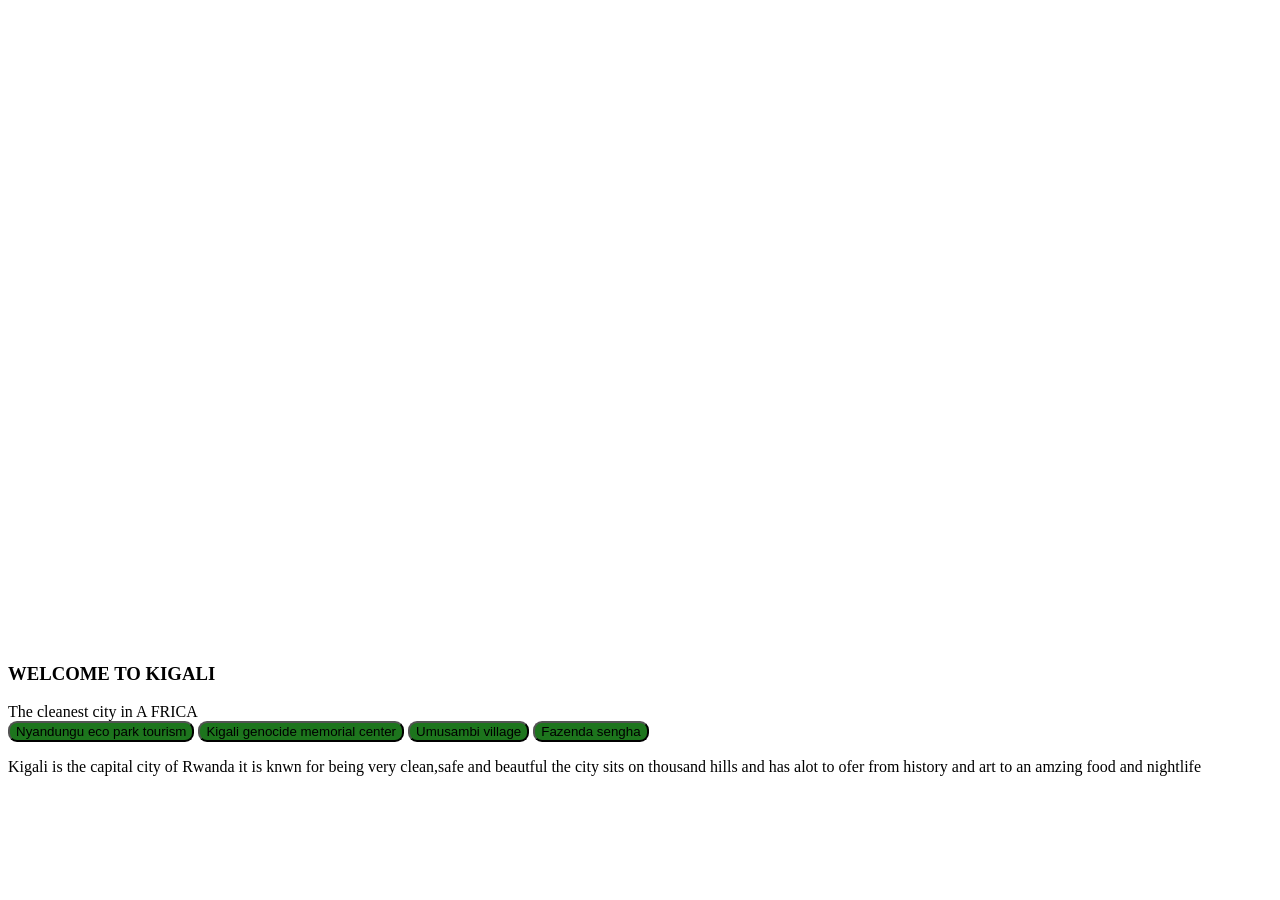
==== index.html @ 255d964a "add finished web pages and README" ====
<!DOCTYPE html>
<html lang="en">
<head>
    <meta charset="UTF-8">
    <meta name="viewport" content="width=device-width, initial-scale=1.0">
    <title>Visit kigali</title>
    <link rel="stylesheet" href="index.css">
</head>
<body>
    <div class="video-container">
        <video autoplay muted loop playsinline>
            <source src=" video/kg.mp4"type="video/mp4"></video>
<h3>WELCOME TO KIGALI</h3>
The cleanest city in A FRICA
    <nav class="nav">
       <button> <a href="nyandungu.html">Nyandungu eco park tourism</a></button>
        <button><a href="kigali memorial">Kigali genocide memorial center</a> </button>
        <button> <a href="umusambi.html">Umusambi village</a></button>
          <button><a href="fazenda.html">Fazenda sengha</a></button>
    </nav>
    <div class="paragrapg">
        <p>Kigali is the capital city of Rwanda  it is knwn for being  very clean,safe and beautful the city sits on thousand hills and has alot 
            to ofer from history and art to an amzing food and nightlife
        </p>
        </div>
        <div class="list">

        </div>
    </center>
</body>
</html>
---- index.css ----
a{
    text-decoration: none;
    -webkit-text-fill-color: black;
}
button{
    background-color: rgb(29, 117, 29);
    border-radius: 9px;
}
.box { position: relative; height: 100vh; }

video {
  width: 100%;
  height: 100%;
  object-fit: cover;
  object-fit: cover;
  z-index:  -1;
}
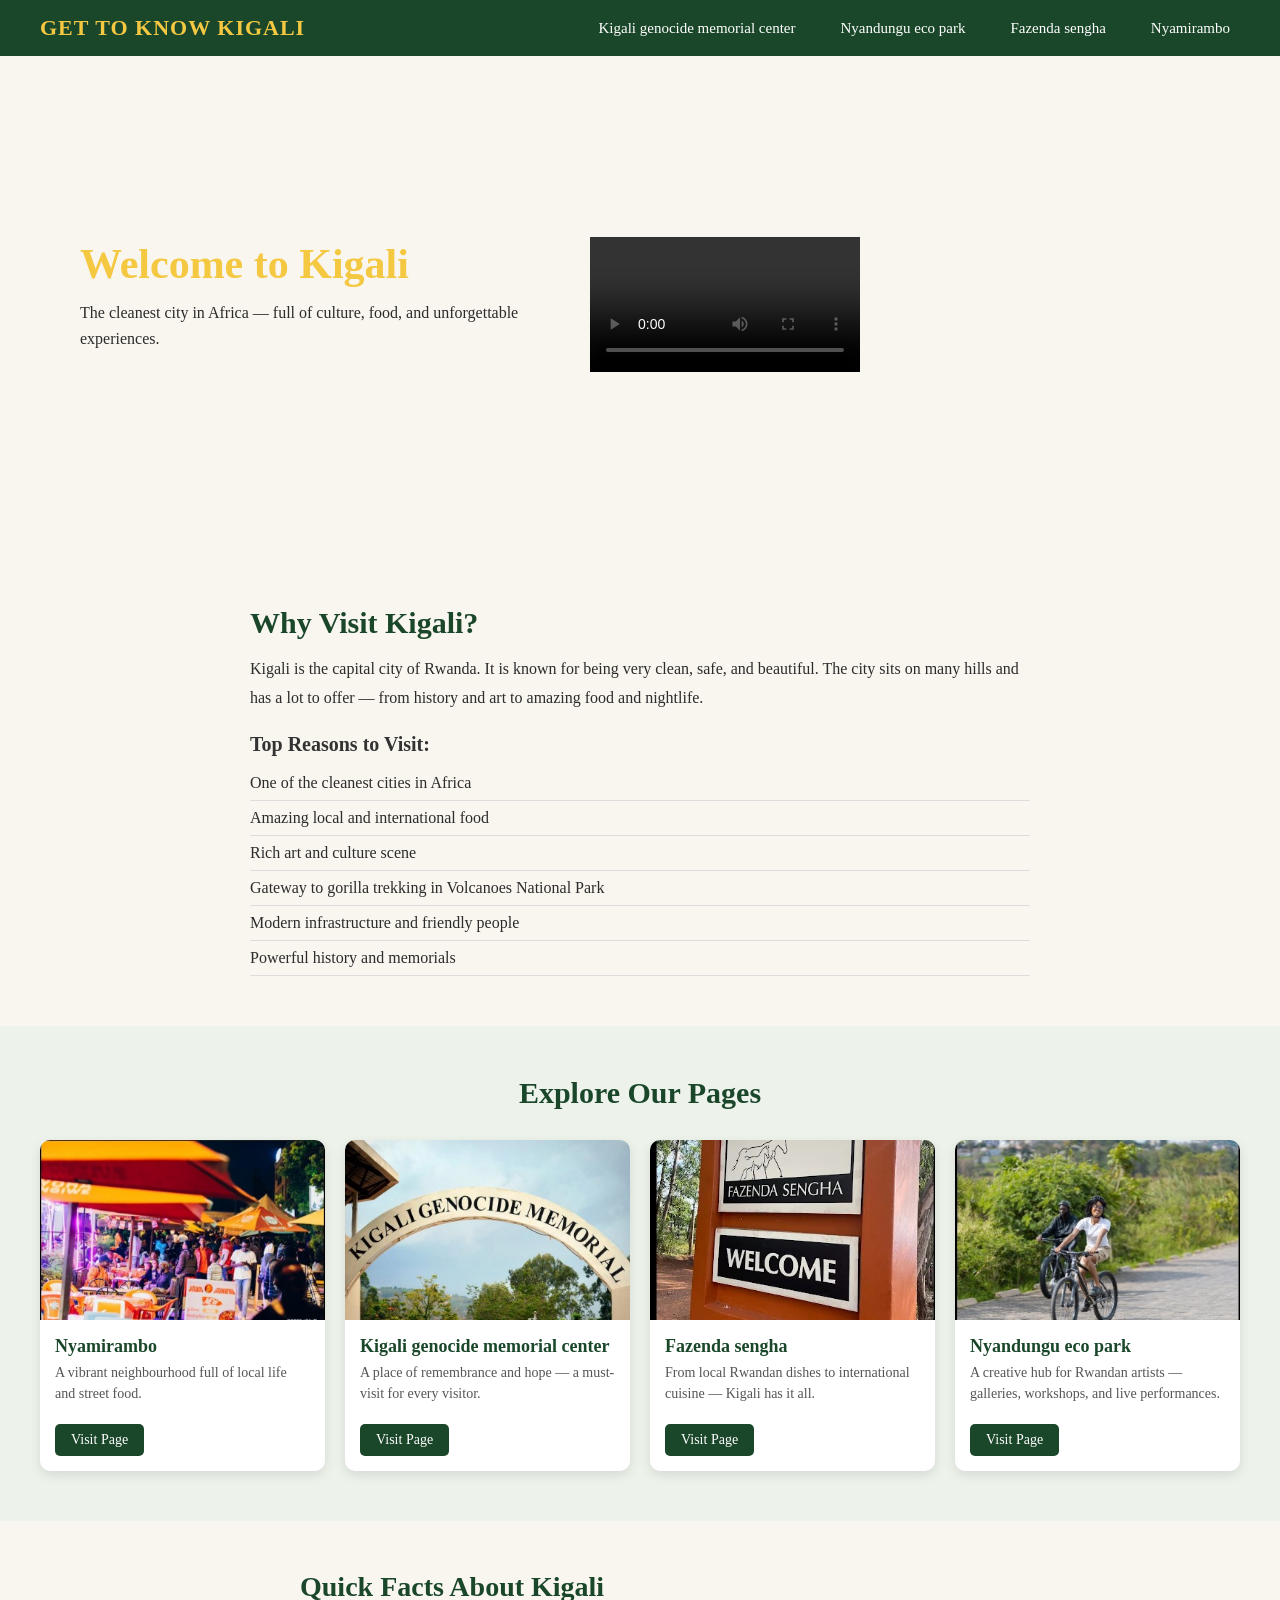
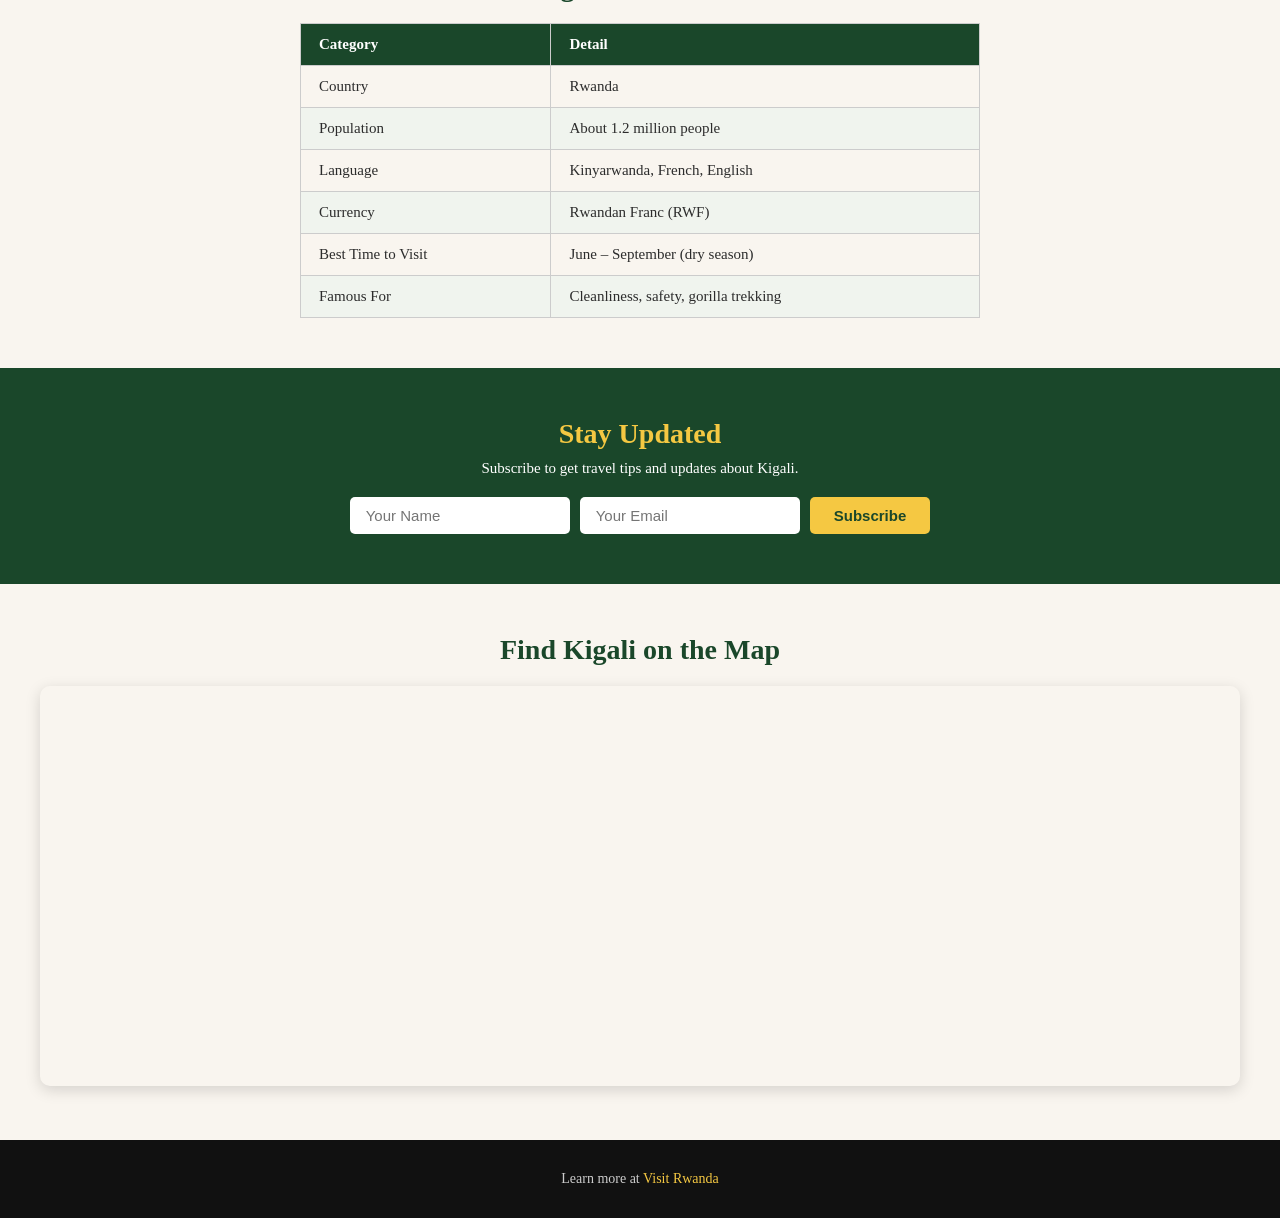
==== commit 6eb43ebc: "Update Kigali tourism website content and images" ====
--- a/index.html
+++ b/index.html
@@ -1,31 +1,149 @@
 <!DOCTYPE html>
 <html lang="en">
 <head>
-    <meta charset="UTF-8">
-    <meta name="viewport" content="width=device-width, initial-scale=1.0">
-    <title>Visit kigali</title>
-    <link rel="stylesheet" href="index.css">
+  <meta charset="UTF-8" />
+  <meta name="viewport" content="width=device-width, initial-scale=1.0"/>
+  <title>Get to know kigali</title>
+  <link rel="stylesheet" href="index.css" />
 </head>
 <body>
-    <div class="video-container">
-        <video autoplay muted loop playsinline>
-            <source src=" video/kg.mp4"type="video/mp4"></video>
-<h3>WELCOME TO KIGALI</h3>
-The cleanest city in A FRICA
-    <nav class="nav">
-       <button> <a href="nyandungu.html">Nyandungu eco park tourism</a></button>
-        <button><a href="kigali memorial">Kigali genocide memorial center</a> </button>
-        <button> <a href="umusambi.html">Umusambi village</a></button>
-          <button><a href="fazenda.html">Fazenda sengha</a></button>
-    </nav>
-    <div class="paragrapg">
-        <p>Kigali is the capital city of Rwanda  it is knwn for being  very clean,safe and beautful the city sits on thousand hills and has alot 
-            to ofer from history and art to an amzing food and nightlife
-        </p>
-        </div>
-        <div class="list">
 
-        </div>
-    </center>
+  <nav class="navbar">
+    <div class="logo">GET TO KNOW KIGALI</div>
+    <ul class="nav-links">
+      <li><a href="k memorial.html">Kigali genocide memorial center</a></li>
+      <li><a href="nyandungu.html">Nyandungu eco park</a></li>
+      <li><a href="fazenda.html">Fazenda sengha</a></li>
+      <li><a href="marange.html">Nyamirambo </a></li>
+    </ul>
+  </nav>
+
+  <header class="hero">
+    <div class="hero-text">
+      <h1>Welcome to Kigali</h1>
+      <p>The cleanest city in Africa — full of culture, food, and unforgettable experiences.</p>
+    </div>
+    <div>
+        <video width="90%" height="50%" controls>
+            <source src="video/kg.mp4" type="video/mp4">
+            your browser does not support your video
+        </video>
+    </div>
+  </header>
+  <section class="about">
+    <h2>Why Visit Kigali?</h2>
+    <p>
+      Kigali is the capital city of Rwanda. It is known for being very clean, safe, and beautiful.
+      The city sits on many hills and has a lot to offer — from history and art to amazing food and nightlife.
+    </p>
+
+    <h3>Top Reasons to Visit:</h3>
+    <ul class="reasons-list">
+      <li>One of the cleanest cities in Africa</li>
+      <li> Amazing local and international food</li>
+      <li> Rich art and culture scene</li>
+      <li> Gateway to gorilla trekking in Volcanoes National Park</li>
+      <li> Modern infrastructure and friendly people</li>
+      <li> Powerful history and memorials</li>
+    </ul>
+  </section>
+
+  <section class="destinations">
+    <h2>Explore Our Pages</h2>
+    <div class="cards">
+
+      <div class="card">
+          <img src="video/ny1.jpg" alt="nyamirambo" />
+        <h3>Nyamirambo</h3>
+        <p>A vibrant neighbourhood full of local life and street food.</p>
+        <a href="marange.html" class="btn-small">Visit Page</a>
+      </div>
+
+      <div class="card">
+          <img src="video/kg1.jpg" alt="Kigali Genocide Memorial building" />
+          <h3>Kigali genocide memorial center</h3>
+        
+        <p>A place of remembrance and hope — a must-visit for every visitor.</p>
+        <a href="k memorial.html" class="btn-small">Visit Page</a>
+      </div>
+
+      <div class="card">
+          <img src="video/fz1.jpg" alt="Kigali Genocide Memorial building" />
+        <h3>Fazenda sengha</h3>
+        <p>From local Rwandan dishes to international cuisine — Kigali has it all.</p>
+        <a href="fazenda.html" class="btn-small">Visit Page</a>
+      </div>
+
+      <div class="card">
+          <img src="video/ecc1.jpg" alt="Kigali Genocide Memorial building" />
+        <h3>Nyandungu eco park</h3>
+        <p>A creative hub for Rwandan artists — galleries, workshops, and live performances.</p>
+        <a href="nyandungu.html" class="btn-small">Visit Page</a>
+      </div>
+
+    </div>
+  </section>
+  <section class="info-table">
+    <h2>Quick Facts About Kigali</h2>
+    <table>
+      <thead>
+        <tr>
+          <th>Category</th>
+          <th>Detail</th>
+        </tr>
+      </thead>
+      <tbody>
+        <tr>
+          <td>Country</td>
+          <td>Rwanda</td>
+        </tr>
+        <tr>
+          <td>Population</td>
+          <td>About 1.2 million people</td>
+        </tr>
+        <tr>
+          <td>Language</td>
+          <td>Kinyarwanda, French, English</td>
+        </tr>
+        <tr>
+          <td>Currency</td>
+          <td>Rwandan Franc (RWF)</td>
+        </tr>
+        <tr>
+          <td>Best Time to Visit</td>
+          <td>June – September (dry season)</td>
+        </tr>
+        <tr>
+          <td>Famous For</td>
+          <td>Cleanliness, safety, gorilla trekking</td>
+        </tr>
+      </tbody>
+    </table>
+  </section>
+  <section class="newsletter">
+    <h2>Stay Updated</h2>
+    <p>Subscribe to get travel tips and updates about Kigali.</p>
+    <form>
+      <input type="text" placeholder="Your Name" required />
+      <input type="email" placeholder="Your Email" required />
+      <button type="submit">Subscribe</button>
+    </form>
+  </section>
+
+  <section class="map-section">
+    <h2>Find Kigali on the Map</h2>
+    <iframe
+      src="https://www.google.com/maps/embed?pb=!1m18!1m12!1m3!1d63799.41042554157!2d30.02955!3d-1.94995!2m3!1f0!2f0!3f0!3m2!1i1024!2i768!4f13.1!3m3!1m2!1s0x19dca4258ed8e797%3A0x4e76e3e36ccf4e10!2sKigali!5e0!3m2!1sen!2srw!4v1680000000000"
+      width="100%" height="400" style="border:0;" allowfullscreen="" loading="lazy">
+    </iframe>
+  </section>
+
+  <footer>
+    <p>
+      Learn more at 
+      <a href="https://www.visitrwanda.com" target="_blank">Visit Rwanda</a>
+    </p>
+  </footer>
+
 </body>
 </html>
--- a/index.css
+++ b/index.css
@@ -1,18 +1,321 @@
-a{
-    text-decoration: none;
-    -webkit-text-fill-color: black;
-}
-button{
-    background-color: rgb(29, 117, 29);
-    border-radius: 9px;
-}
-.box { position: relative; height: 100vh; }
-
-video {
+
+* {
+  margin: 0;
+  padding: 0;
+  box-sizing: border-box;
+}
+
+body {
+  font-family: Georgia, serif;
+  background-color: #f9f5ef;
+  color: #2c2c2c;
+}
+
+
+.navbar {
+  display: flex;                  
+  justify-content: space-between; 
+  align-items: center;
+  background-color: #1a472a;      
+  padding: 15px 40px;
+  position: sticky;               
+  top: 0;
+  z-index: 100;
+}
+
+.logo {
+  color: #f5c842;
+  font-size: 22px;
+  font-weight: bold;
+  letter-spacing: 1px;
+}
+
+.nav-links {
+  list-style: none;             
+  display: flex;
+  gap: 25px;                     
+}
+
+.nav-links a {
+  color: white;
+  text-decoration: none;
+  font-size: 15px;
+  padding: 6px 10px;
+  border-radius: 4px;
+  transition: background 0.3s;    
+}
+
+
+.nav-links a:hover,
+.nav-links a.active {
+  background-color: #f5c842;
+  color: #1a472a;
+}
+
+.hero {
+  
+  background-size: cover;
+  background-position: center;
+  height: 500px;
+  display: flex;
+  align-items: center;
+  padding: 40px;
+}
+
+.hero-text {
+  background-color:
+  color: white;
+  padding: 30px 40px;
+  border-radius: 10px;
+  max-width: 550px;
+}
+
+.hero-text h1 {
+  font-size: 42px;
+  margin-bottom: 12px;
+  color: #f5c842;
+}
+
+.hero-text p {
+  font-size: 16px;
+  margin-bottom: 20px;
+  line-height: 1.6;
+}
+
+/* ===== BUTTONS ===== */
+.btn {
+  background-color: #f5c842;
+  color: #1a472a;
+  padding: 12px 24px;
+  text-decoration: none;
+  font-weight: bold;
+  border-radius: 6px;
+  transition: background 0.3s;
+}
+
+.btn:hover {
+  background-color: #d4a800;
+}
+
+.btn-small {
+  display: inline-block;
+  background-color: #1a472a;
+  color: white;
+  padding: 8px 16px;
+  text-decoration: none;
+  border-radius: 5px;
+  margin-top: 10px;
+  font-size: 14px;
+  transition: background 0.3s;
+}
+
+.btn-small:hover {
+  background-color: #f5c842;
+  color: #1a472a;
+}
+
+.about {
+  padding: 50px 60px;
+  max-width: 900px;
+  margin: 0 auto;
+}
+
+.about h2 {
+  font-size: 30px;
+  color: #1a472a;
+  margin-bottom: 15px;
+}
+
+.about p {
+  font-size: 16px;
+  line-height: 1.8;
+  margin-bottom: 20px;
+}
+
+.about h3 {
+  font-size: 20px;
+  margin-bottom: 10px;
+  color: #333;
+}
+
+.reasons-list {
+  list-style: none;
+  padding-left: 0;
+}
+
+.reasons-list li {
+  font-size: 16px;
+  padding: 8px 0;
+  border-bottom: 1px solid #ddd;
+}
+
+.destinations {
+  padding: 50px 40px;
+  background-color: #edf2eb;
+}
+
+.destinations h2 {
+  text-align: center;
+  font-size: 30px;
+  color: #1a472a;
+  margin-bottom: 30px;
+}
+
+
+.cards {
+  display: grid;                             
+  grid-template-columns: repeat(4, 1fr);     
+  gap: 20px;
+}
+
+.card {
+  background-color: white;
+  border-radius: 10px;
+  overflow: hidden;
+  box-shadow: 0 4px 12px rgba(0,0,0,0.1);
+  transition: transform 0.3s;              
+}
+
+.card:hover {
+  transform: translateY(-6px);             
+}
+
+
+.card img {
   width: 100%;
-  height: 100%;
-  object-fit: cover;
-  object-fit: cover;
-  z-index:  -1;
-}
-
+  height: 180px;
+  object-fit: cover;                      
+}
+
+.card h3 {
+  padding: 12px 15px 5px;
+  font-size: 18px;
+  color: #1a472a;
+}
+
+.card p {
+  padding: 0 15px 10px;
+  font-size: 14px;
+  color: #555;
+  line-height: 1.5;
+}
+
+.card a {
+  margin: 10px 15px 15px;
+}
+
+.info-table {
+  padding: 50px 60px;
+  max-width: 800px;
+  margin: 0 auto;
+}
+
+.info-table h2 {
+  font-size: 28px;
+  color: #1a472a;
+  margin-bottom: 20px;
+}
+
+table {
+  width: 100%;
+  border-collapse: collapse;   
+}
+
+th, td {
+  padding: 12px 18px;
+  border: 1px solid #ccc;
+  text-align: left;
+  font-size: 15px;
+}
+
+th {
+  background-color: #1a472a;
+  color: white;
+}
+
+tr:nth-child(even) {
+  background-color: #f0f4ee; 
+}
+
+
+.newsletter {
+  background-color: #1a472a;
+  color: white;
+  padding: 50px;
+  text-align: center;
+}
+
+.newsletter h2 {
+  font-size: 28px;
+  margin-bottom: 10px;
+  color: #f5c842;
+}
+
+.newsletter p {
+  margin-bottom: 20px;
+  font-size: 15px;
+}
+.newsletter form {
+  display: flex;
+  justify-content: center;
+  gap: 10px;
+  flex-wrap: wrap;     
+}
+
+.newsletter input {
+  padding: 10px 16px;
+  border: none;
+  border-radius: 5px;
+  font-size: 15px;
+  width: 220px;
+}
+
+.newsletter button {
+  padding: 10px 24px;
+  background-color: #f5c842;
+  color: #1a472a;
+  border: none;
+  border-radius: 5px;
+  font-size: 15px;
+  font-weight: bold;
+  cursor: pointer;
+  transition: background 0.3s;
+}
+
+.newsletter button:hover {
+  background-color: #d4a800;
+}
+
+.map-section {
+  padding: 50px 40px;
+  text-align: center;
+}
+
+.map-section h2 {
+  font-size: 28px;
+  color: #1a472a;
+  margin-bottom: 20px;
+}
+
+.map-section iframe {
+  border-radius: 10px;
+  box-shadow: 0 4px 15px rgba(0,0,0,0.15);
+}
+
+footer {
+  background-color: #111;
+  color: #ccc;
+  text-align: center;
+  padding: 25px;
+  font-size: 14px;
+  line-height: 2;
+}
+
+footer a {
+  color: #f5c842;
+  text-decoration: none;
+}
+
+footer a:hover {
+  text-decoration: underline;
+}
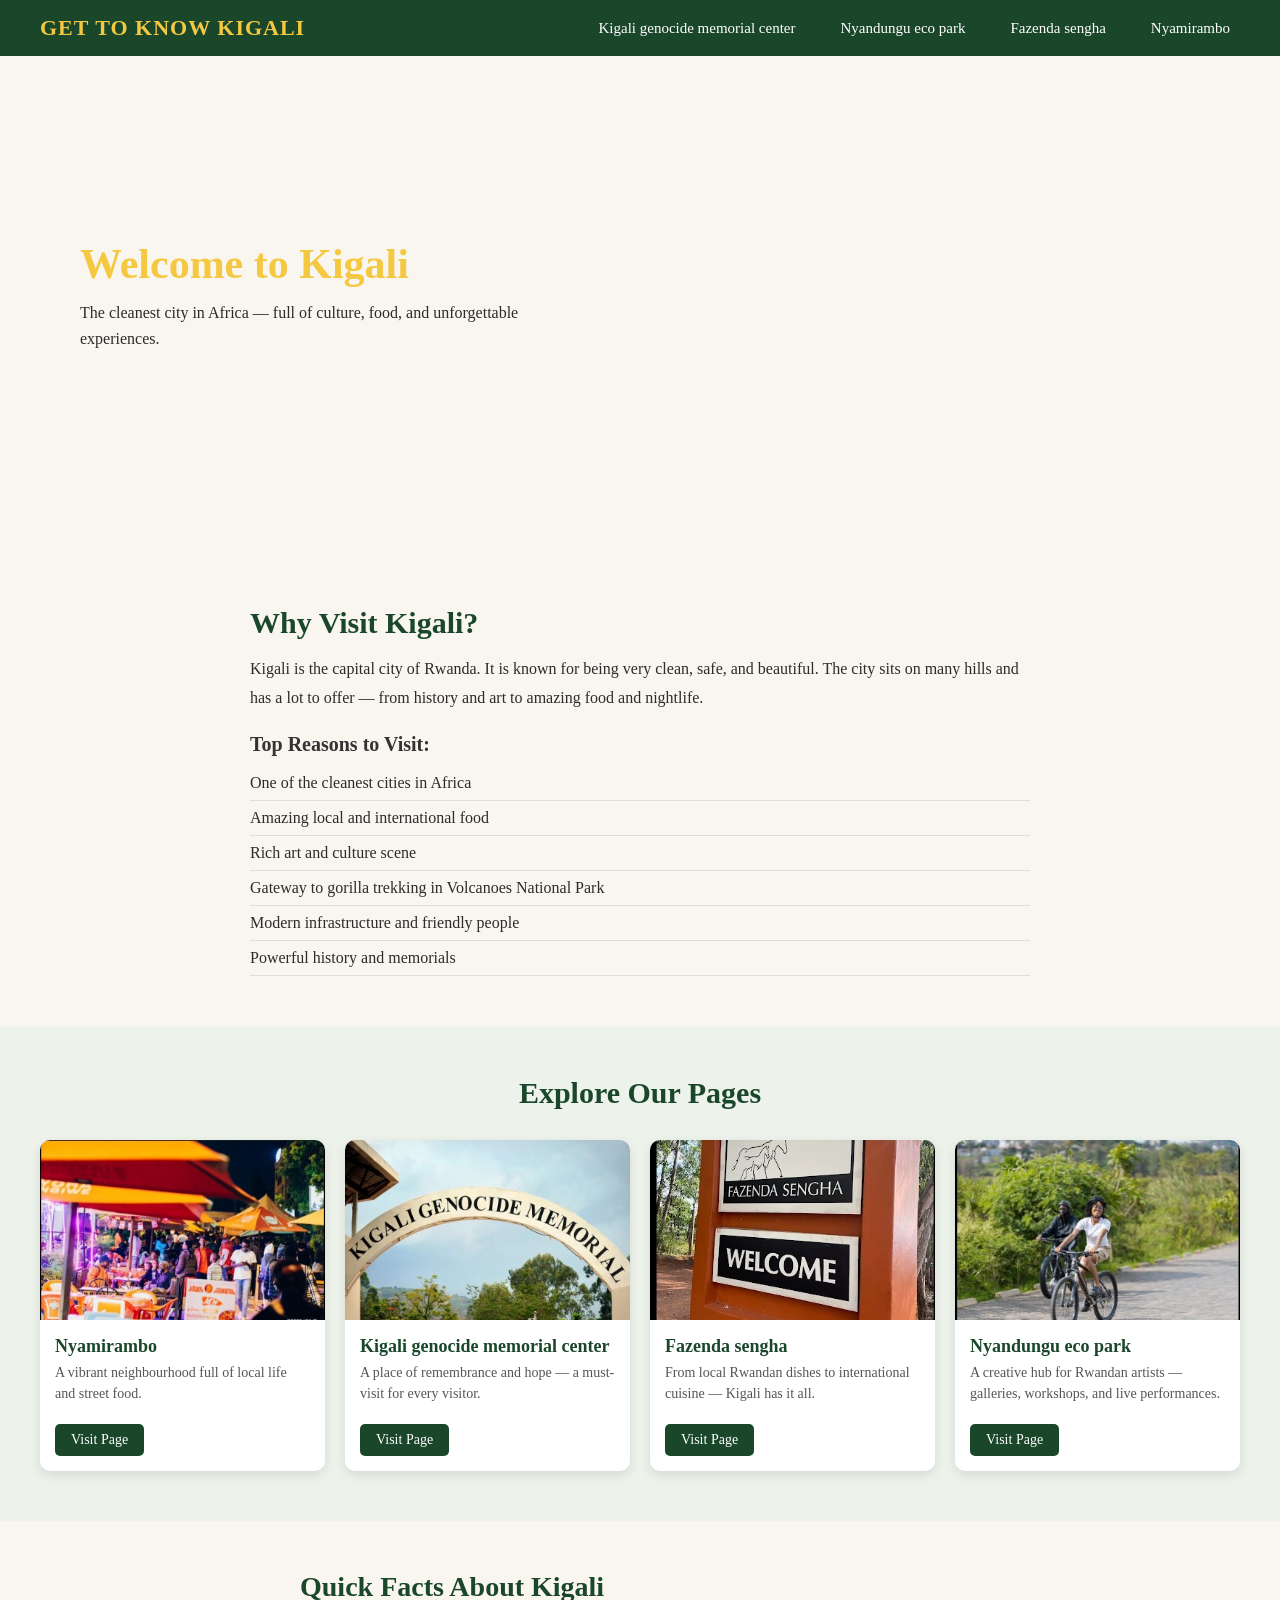
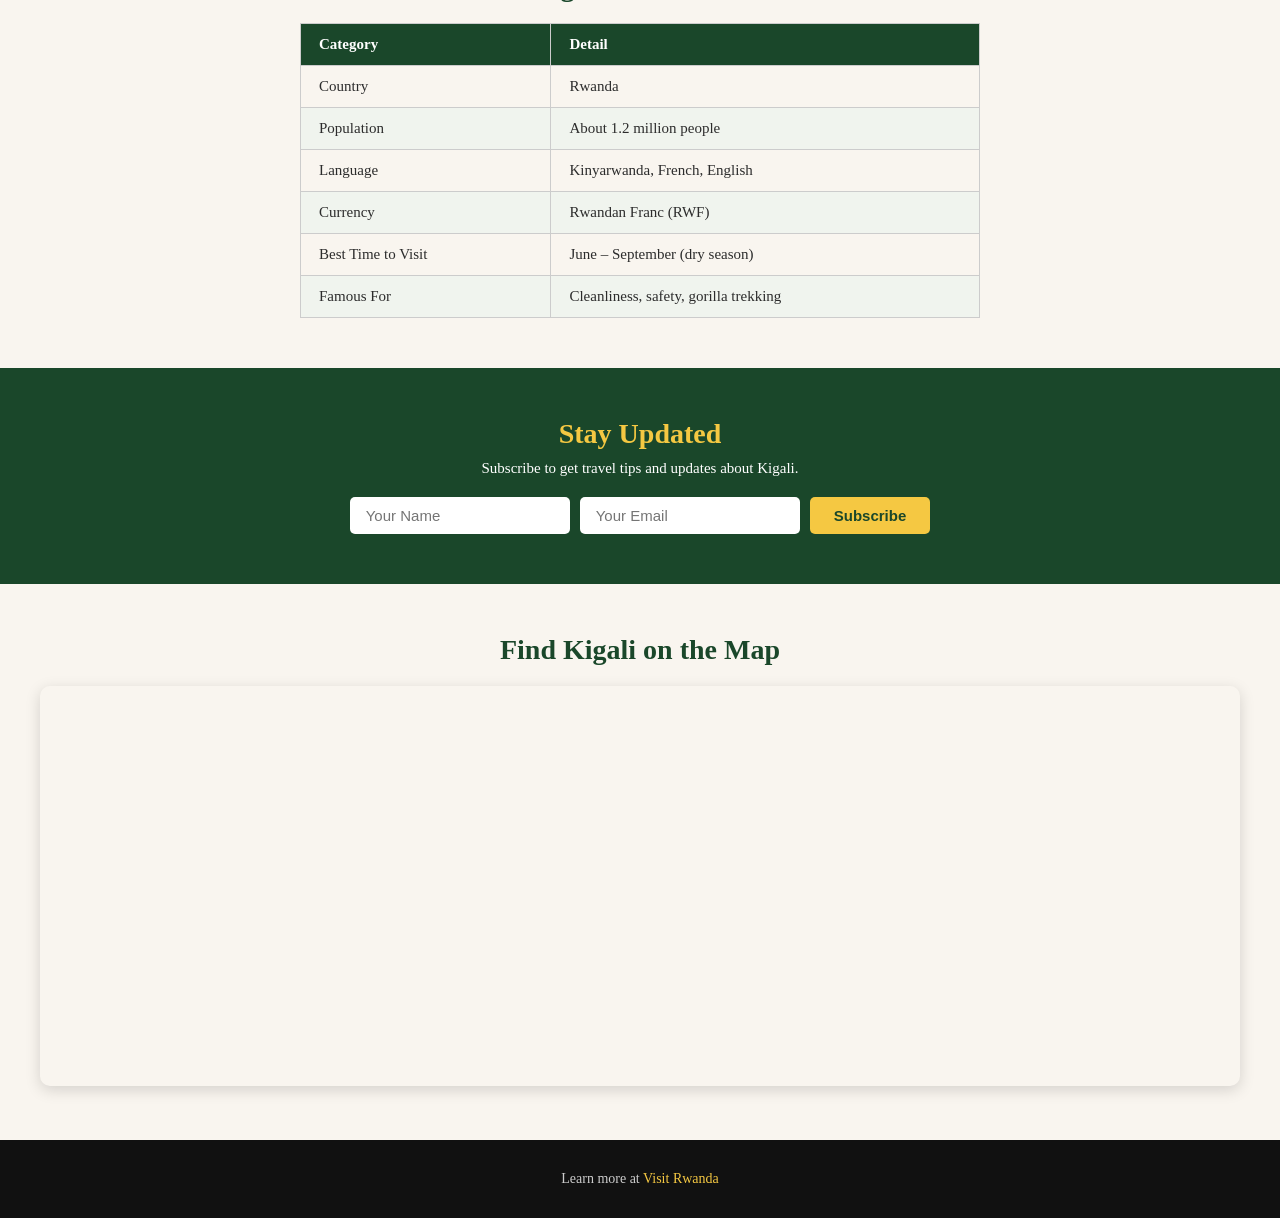
==== commit 96f0d869: "modify css" ====
--- a/index.html
+++ b/index.html
@@ -23,8 +23,8 @@
       <h1>Welcome to Kigali</h1>
       <p>The cleanest city in Africa — full of culture, food, and unforgettable experiences.</p>
     </div>
-    <div>
-        <video width="90%" height="50%" controls>
+    <div  class="video">
+        <video  autoplay loop playsinline>
             <source src="video/kg.mp4" type="video/mp4">
             your browser does not support your video
         </video>
--- a/index.css
+++ b/index.css
@@ -9,6 +9,10 @@
   font-family: Georgia, serif;
   background-color: #f9f5ef;
   color: #2c2c2c;
+}
+video{
+  border-radius: 40px;
+  width: 100%;
 }
 
 
@@ -81,8 +85,6 @@
   margin-bottom: 20px;
   line-height: 1.6;
 }
-
-/* ===== BUTTONS ===== */
 .btn {
   background-color: #f5c842;
   color: #1a472a;
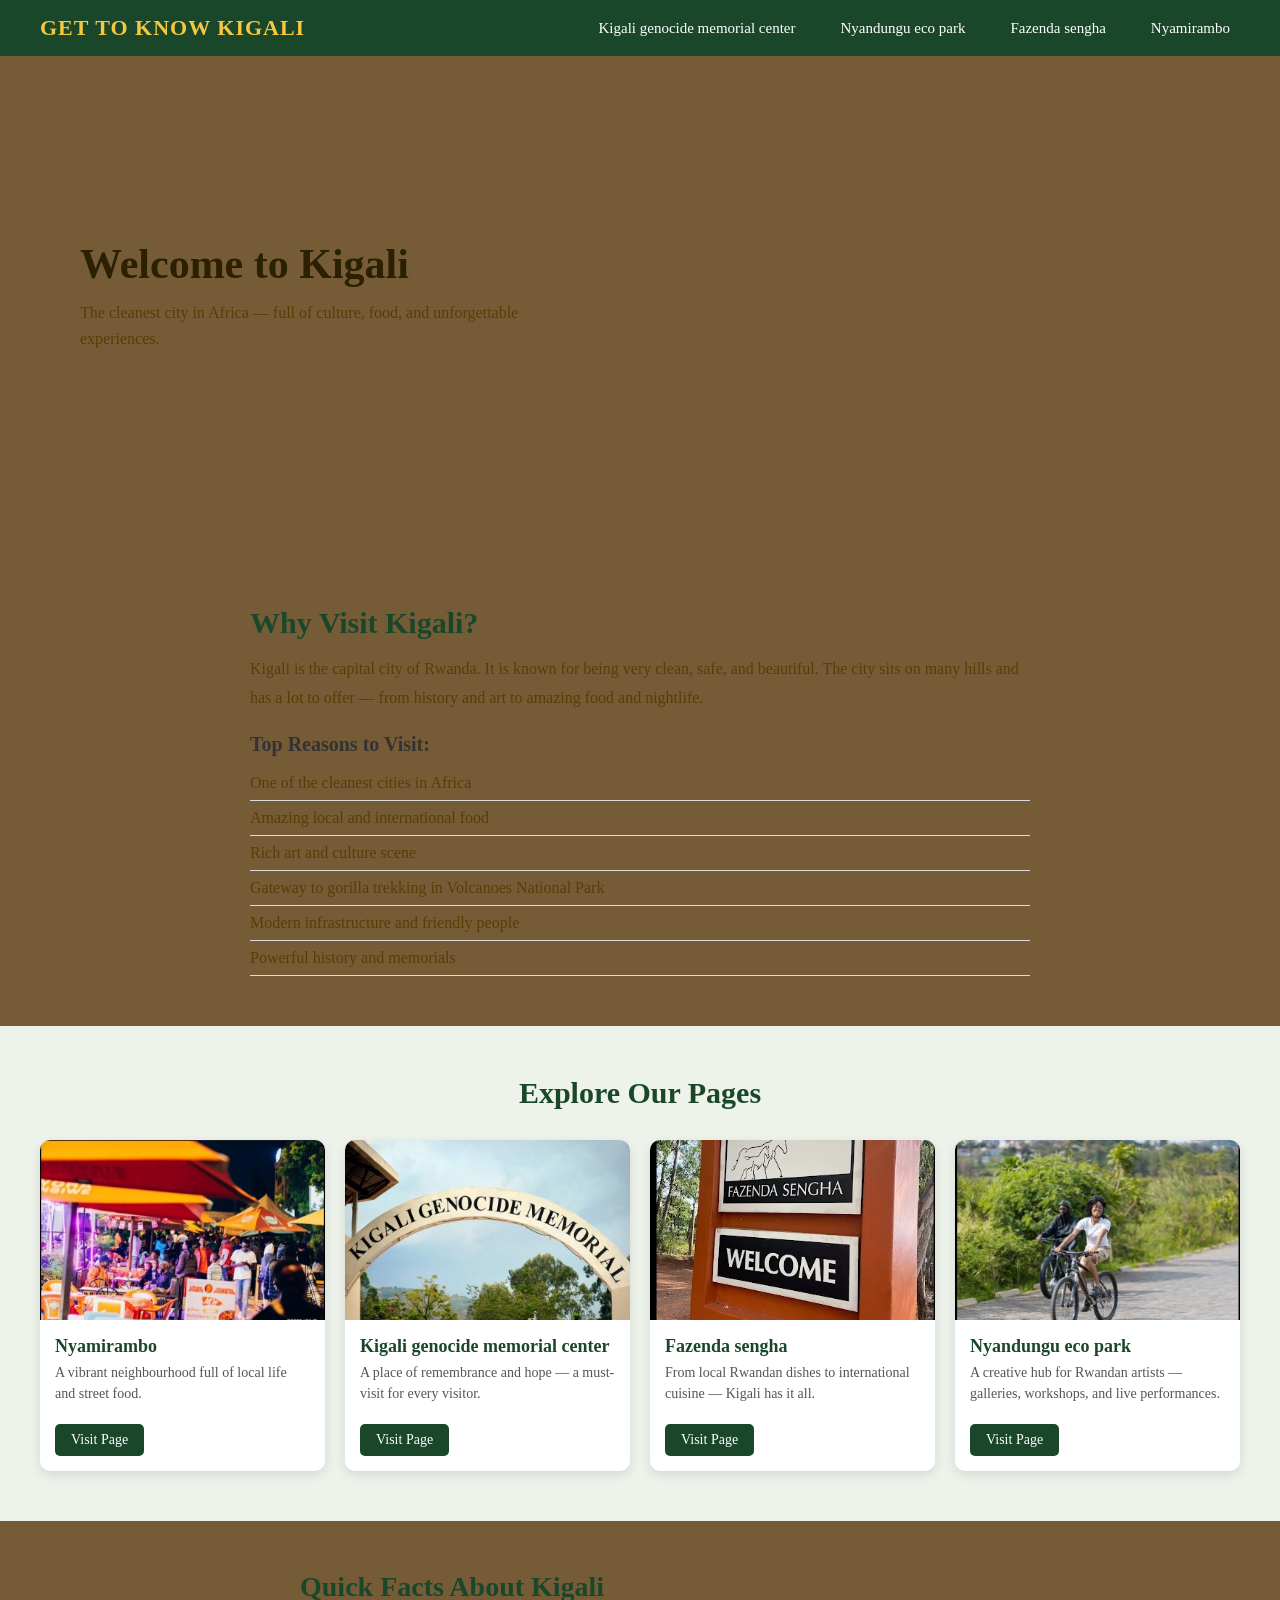
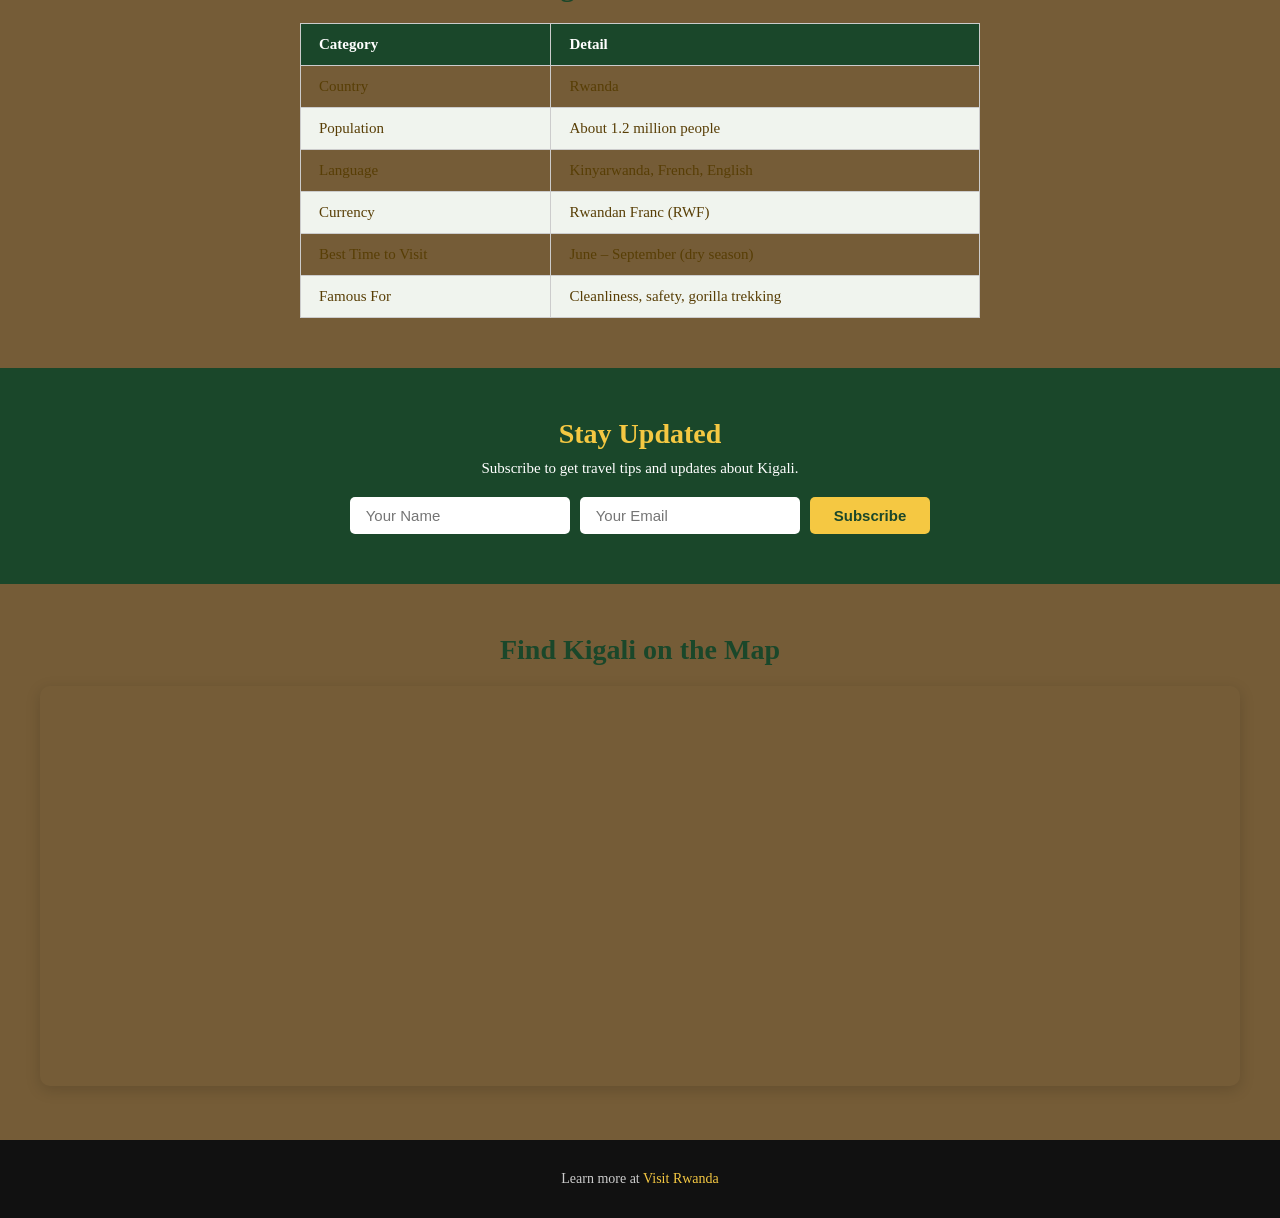
==== commit bdf844cb: "update" ====
--- a/index.html
+++ b/index.html
@@ -28,6 +28,7 @@
             <source src="video/kg.mp4" type="video/mp4">
             your browser does not support your video
         </video>
+      
     </div>
   </header>
   <section class="about">
--- a/index.css
+++ b/index.css
@@ -7,14 +7,13 @@
 
 body {
   font-family: Georgia, serif;
-  background-color: #f9f5ef;
-  color: #2c2c2c;
+  background-color: #755c37;
+  color: #583e05;
 }
 video{
   border-radius: 40px;
   width: 100%;
 }
-
 
 .navbar {
   display: flex;                  
@@ -77,7 +76,7 @@
 .hero-text h1 {
   font-size: 42px;
   margin-bottom: 12px;
-  color: #f5c842;
+  color: #2b2002;
 }
 
 .hero-text p {
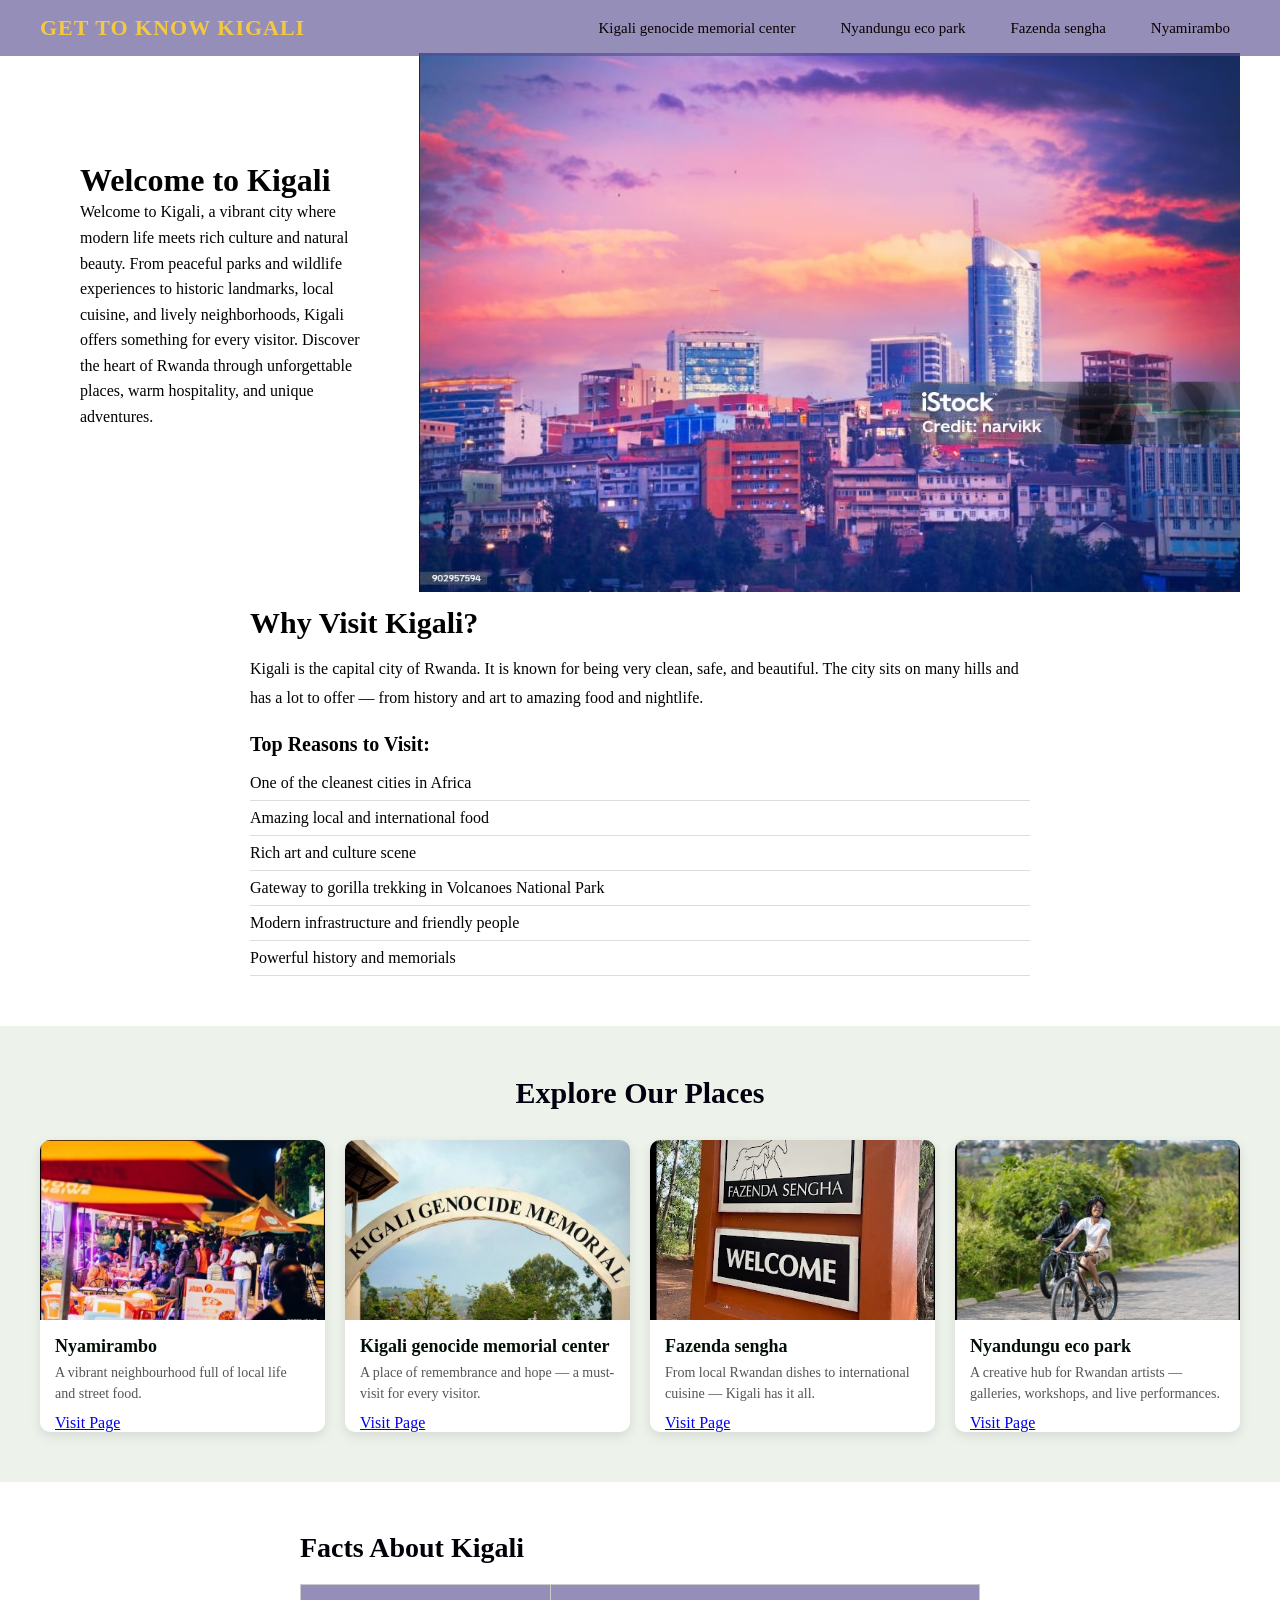
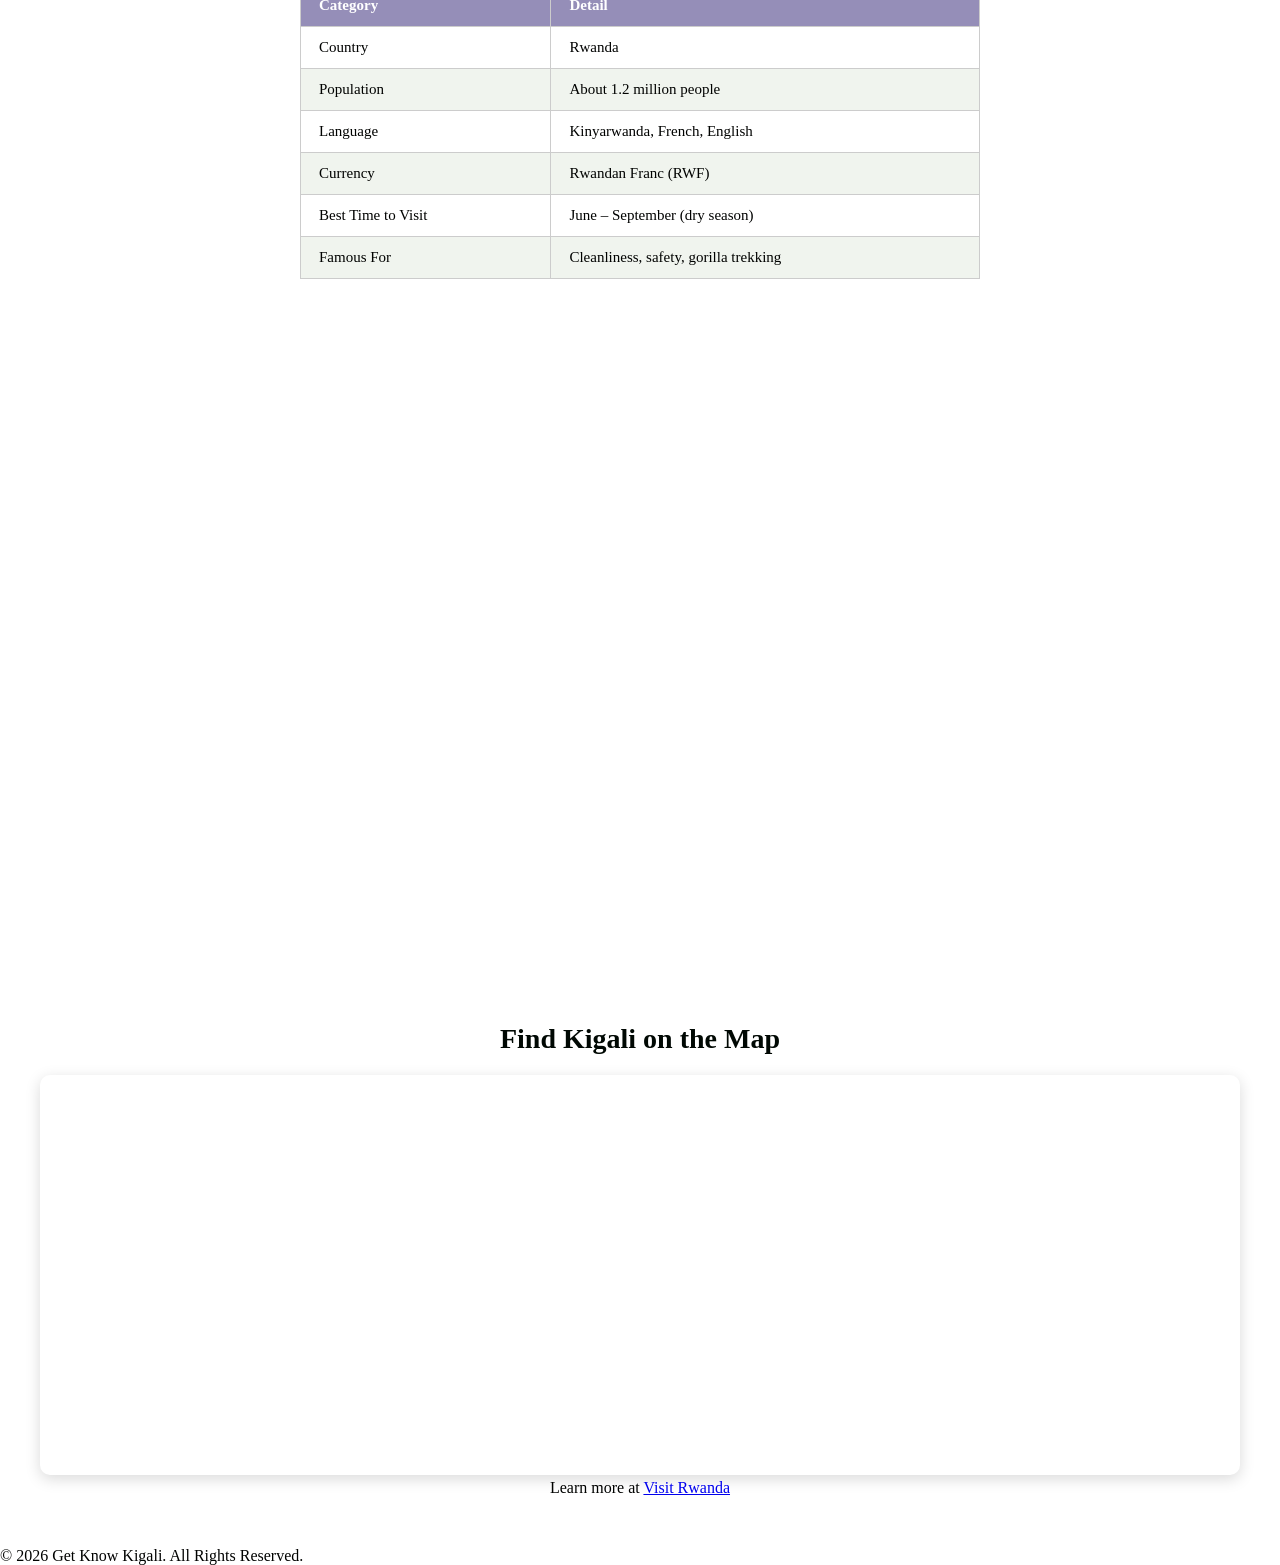
==== commit 2ed79c85: "add responsiveness" ====
--- a/index.html
+++ b/index.html
@@ -21,16 +21,18 @@
   <header class="hero">
     <div class="hero-text">
       <h1>Welcome to Kigali</h1>
-      <p>The cleanest city in Africa — full of culture, food, and unforgettable experiences.</p>
+      <p>Welcome to Kigali, a vibrant city where modern life meets rich culture
+         and natural beauty. From peaceful parks and wildlife experiences to historic
+          landmarks, local cuisine, and lively neighborhoods, Kigali offers something for every visitor.
+         Discover the heart of Rwanda through unforgettable places, warm hospitality, and unique adventures.</p>
     </div>
-    <div  class="video">
-        <video  autoplay loop playsinline>
-            <source src="video/kg.mp4" type="video/mp4">
-            your browser does not support your video
-        </video>
-      
-    </div>
+     <section class="hero-image">
+    <img src="video/kgc.jpg" alt="kigali city"/>
+  </section>
+    
+    
   </header>
+ 
   <section class="about">
     <h2>Why Visit Kigali?</h2>
     <p>
@@ -50,7 +52,7 @@
   </section>
 
   <section class="destinations">
-    <h2>Explore Our Pages</h2>
+    <h2>Explore Our Places</h2>
     <div class="cards">
 
       <div class="card">
@@ -85,7 +87,7 @@
     </div>
   </section>
   <section class="info-table">
-    <h2>Quick Facts About Kigali</h2>
+    <h2>Facts About Kigali</h2>
     <table>
       <thead>
         <tr>
@@ -121,15 +123,13 @@
       </tbody>
     </table>
   </section>
-  <section class="newsletter">
-    <h2>Stay Updated</h2>
-    <p>Subscribe to get travel tips and updates about Kigali.</p>
-    <form>
-      <input type="text" placeholder="Your Name" required />
-      <input type="email" placeholder="Your Email" required />
-      <button type="submit">Subscribe</button>
-    </form>
-  </section>
+  <div  class="video">
+        <video  autoplay loop playsinline>
+            <source src="video/kg.mp4" type="video/mp4">
+            your browser does not support your video
+        </video>
+      
+    </div>
 
   <section class="map-section">
     <h2>Find Kigali on the Map</h2>
@@ -137,13 +137,15 @@
       src="https://www.google.com/maps/embed?pb=!1m18!1m12!1m3!1d63799.41042554157!2d30.02955!3d-1.94995!2m3!1f0!2f0!3f0!3m2!1i1024!2i768!4f13.1!3m3!1m2!1s0x19dca4258ed8e797%3A0x4e76e3e36ccf4e10!2sKigali!5e0!3m2!1sen!2srw!4v1680000000000"
       width="100%" height="400" style="border:0;" allowfullscreen="" loading="lazy">
     </iframe>
-  </section>
-
-  <footer>
-    <p>
+    <div class="external-link">
+    
       Learn more at 
       <a href="https://www.visitrwanda.com" target="_blank">Visit Rwanda</a>
-    </p>
+    </div>
+  </section>
+    
+    <footer>
+  <p> &copy; 2026 Get Know Kigali. All Rights Reserved.</p>
   </footer>
 
 </body>
--- a/index.css
+++ b/index.css
@@ -5,13 +5,19 @@
   box-sizing: border-box;
 }
 
+html,body{
+width:100%;
+max-width:100%;
+overflow-x:hidden;
+}
+
 body {
   font-family: Georgia, serif;
-  background-color: #755c37;
-  color: #583e05;
+  background-color: #ffffff;
+  color: #000200;
 }
 video{
-  border-radius: 40px;
+  border-radius: 10px;
   width: 100%;
 }
 
@@ -19,7 +25,7 @@
   display: flex;                  
   justify-content: space-between; 
   align-items: center;
-  background-color: #1a472a;      
+  background-color: #554b8d9f;      
   padding: 15px 40px;
   position: sticky;               
   top: 0;
@@ -40,7 +46,7 @@
 }
 
 .nav-links a {
-  color: white;
+  color: rgb(10, 0, 0);
   text-decoration: none;
   font-size: 15px;
   padding: 6px 10px;
@@ -51,7 +57,7 @@
 
 .nav-links a:hover,
 .nav-links a.active {
-  background-color: #f5c842;
+  background-color: #929ae4;
   color: #1a472a;
 }
 
@@ -72,6 +78,11 @@
   border-radius: 10px;
   max-width: 550px;
 }
+.hero-image {
+  margin-top: 3%;
+
+}
+}
 
 .hero-text h1 {
   font-size: 42px;
@@ -84,36 +95,6 @@
   margin-bottom: 20px;
   line-height: 1.6;
 }
-.btn {
-  background-color: #f5c842;
-  color: #1a472a;
-  padding: 12px 24px;
-  text-decoration: none;
-  font-weight: bold;
-  border-radius: 6px;
-  transition: background 0.3s;
-}
-
-.btn:hover {
-  background-color: #d4a800;
-}
-
-.btn-small {
-  display: inline-block;
-  background-color: #1a472a;
-  color: white;
-  padding: 8px 16px;
-  text-decoration: none;
-  border-radius: 5px;
-  margin-top: 10px;
-  font-size: 14px;
-  transition: background 0.3s;
-}
-
-.btn-small:hover {
-  background-color: #f5c842;
-  color: #1a472a;
-}
 
 .about {
   padding: 50px 60px;
@@ -123,7 +104,7 @@
 
 .about h2 {
   font-size: 30px;
-  color: #1a472a;
+  color:black;
   margin-bottom: 15px;
 }
 
@@ -136,7 +117,7 @@
 .about h3 {
   font-size: 20px;
   margin-bottom: 10px;
-  color: #333;
+  color:black;
 }
 
 .reasons-list {
@@ -158,7 +139,7 @@
 .destinations h2 {
   text-align: center;
   font-size: 30px;
-  color: #1a472a;
+  color: #02000f;
   margin-bottom: 30px;
 }
 
@@ -191,7 +172,7 @@
 .card h3 {
   padding: 12px 15px 5px;
   font-size: 18px;
-  color: #1a472a;
+  color: #000f05;
 }
 
 .card p {
@@ -213,7 +194,7 @@
 
 .info-table h2 {
   font-size: 28px;
-  color: #1a472a;
+  color: #010007;
   margin-bottom: 20px;
 }
 
@@ -230,7 +211,7 @@
 }
 
 th {
-  background-color: #1a472a;
+  background-color:#554b8d9f;
   color: white;
 }
 
@@ -239,53 +220,6 @@
 }
 
 
-.newsletter {
-  background-color: #1a472a;
-  color: white;
-  padding: 50px;
-  text-align: center;
-}
-
-.newsletter h2 {
-  font-size: 28px;
-  margin-bottom: 10px;
-  color: #f5c842;
-}
-
-.newsletter p {
-  margin-bottom: 20px;
-  font-size: 15px;
-}
-.newsletter form {
-  display: flex;
-  justify-content: center;
-  gap: 10px;
-  flex-wrap: wrap;     
-}
-
-.newsletter input {
-  padding: 10px 16px;
-  border: none;
-  border-radius: 5px;
-  font-size: 15px;
-  width: 220px;
-}
-
-.newsletter button {
-  padding: 10px 24px;
-  background-color: #f5c842;
-  color: #1a472a;
-  border: none;
-  border-radius: 5px;
-  font-size: 15px;
-  font-weight: bold;
-  cursor: pointer;
-  transition: background 0.3s;
-}
-
-.newsletter button:hover {
-  background-color: #d4a800;
-}
 
 .map-section {
   padding: 50px 40px;
@@ -294,7 +228,7 @@
 
 .map-section h2 {
   font-size: 28px;
-  color: #1a472a;
+  color: #000803;
   margin-bottom: 20px;
 }
 
@@ -303,20 +237,155 @@
   box-shadow: 0 4px 15px rgba(0,0,0,0.15);
 }
 
-footer {
-  background-color: #111;
-  color: #ccc;
-  text-align: center;
-  padding: 25px;
-  font-size: 14px;
-  line-height: 2;
-}
-
-footer a {
-  color: #f5c842;
-  text-decoration: none;
-}
-
-footer a:hover {
-  text-decoration: underline;
+external-link {
+
+
+footer{
+background:#000803e5;
+color:white;
+text-align:center;
+padding:15px;
+font-size:14px;
+}
+@media screen and (max-width:1024px){
+
+.navbar{
+padding:15px 25px;
+}
+
+.nav-links{
+gap:15px;
+flex-wrap:wrap;
+}
+
+.hero{
+padding:30px;
+height:auto;
+flex-direction:column;
+}
+
+.cards{
+grid-template-columns:repeat(2,1fr);
+}
+
+.about,
+.destinations,
+.info-table,
+.map-section{
+padding:40px 30px;
+}
+
+.map-section iframe{
+width:100%;
+}
+}
+@media screen and (max-width:768px){
+
+.navbar{
+flex-direction:column;
+padding:20px;
+}
+
+.nav-links{
+flex-direction:column;
+gap:10px;
+margin-top:10px;
+text-align:center;
+}
+
+.hero{
+flex-direction:column;
+height:auto;
+padding:30px 20px;
+}
+
+.hero-text{
+max-width:100%;
+padding:20px;
+}
+
+.hero-text h1{
+font-size:32px;
+}
+
+.cards{
+grid-template-columns:1fr 1fr;
+}
+
+.about,
+.destinations,
+.info-table,
+.map-section{
+padding:35px 20px;
+}
+
+table{
+display:block;
+overflow-x:auto;
+}
+
+.map-section iframe{
+width:100%;
+height:350px;
+}
+<!for small pphn screen
+
+}@media screen and (max-width:480px){
+
+.navbar{
+padding:15px;
+}
+
+.logo{
+font-size:18px;
+text-align:center;
+}
+
+.hero{
+padding:20px 15px;
+}
+
+.hero-text h1{
+font-size:26px;
+}
+
+.hero-text p{
+font-size:14px;
+}
+
+.cards{
+grid-template-columns:1fr;
+}
+
+.card img{
+height:auto;
+}
+
+.about,
+.destinations,
+.info-table,
+.map-section{
+padding:25px 15px;
+}
+
+.about h2,
+.destinations h2,
+.info-table h2,
+.map-section h2{
+font-size:22px;
+}
+
+th,td{
+font-size:13px;
+padding:8px;
+}
+
+.map-section iframe{
+height:280px;
+}
+
+footer{
+font-size:12px;
+padding:12px;
+}
 }
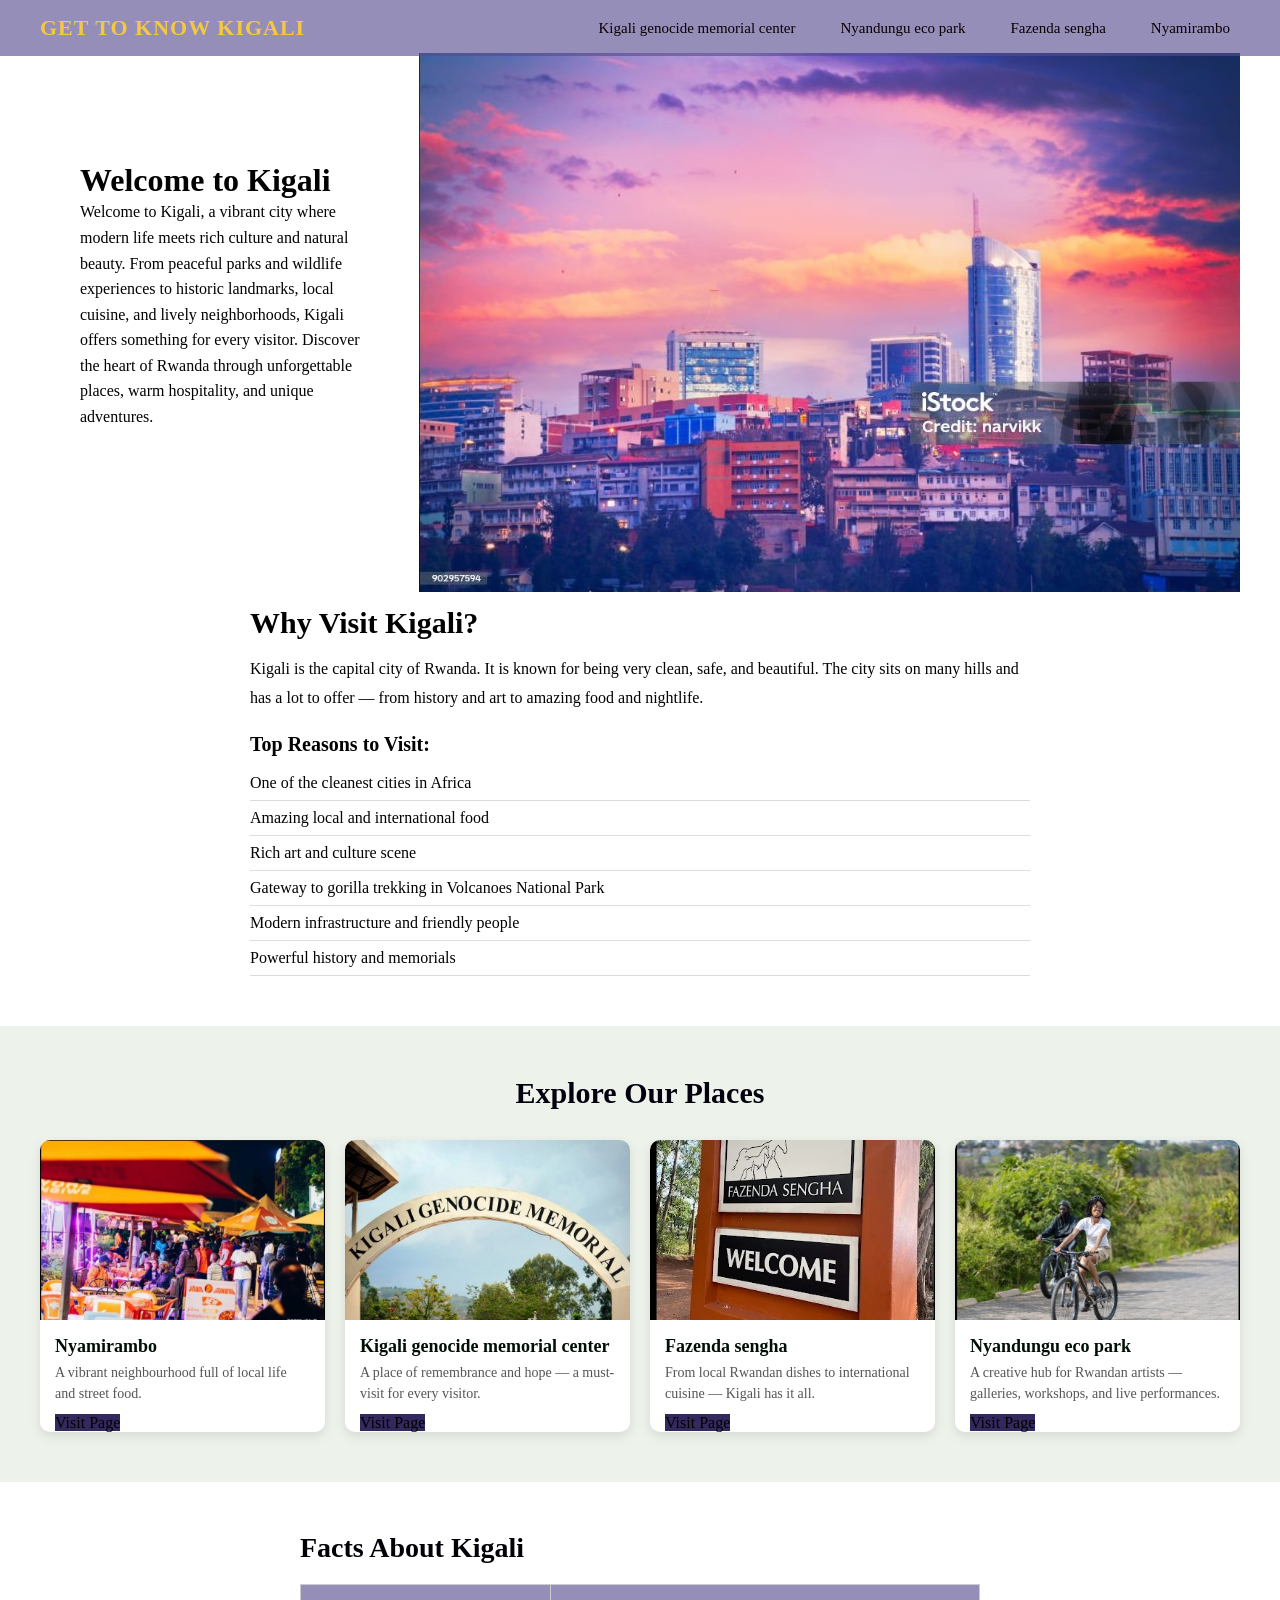
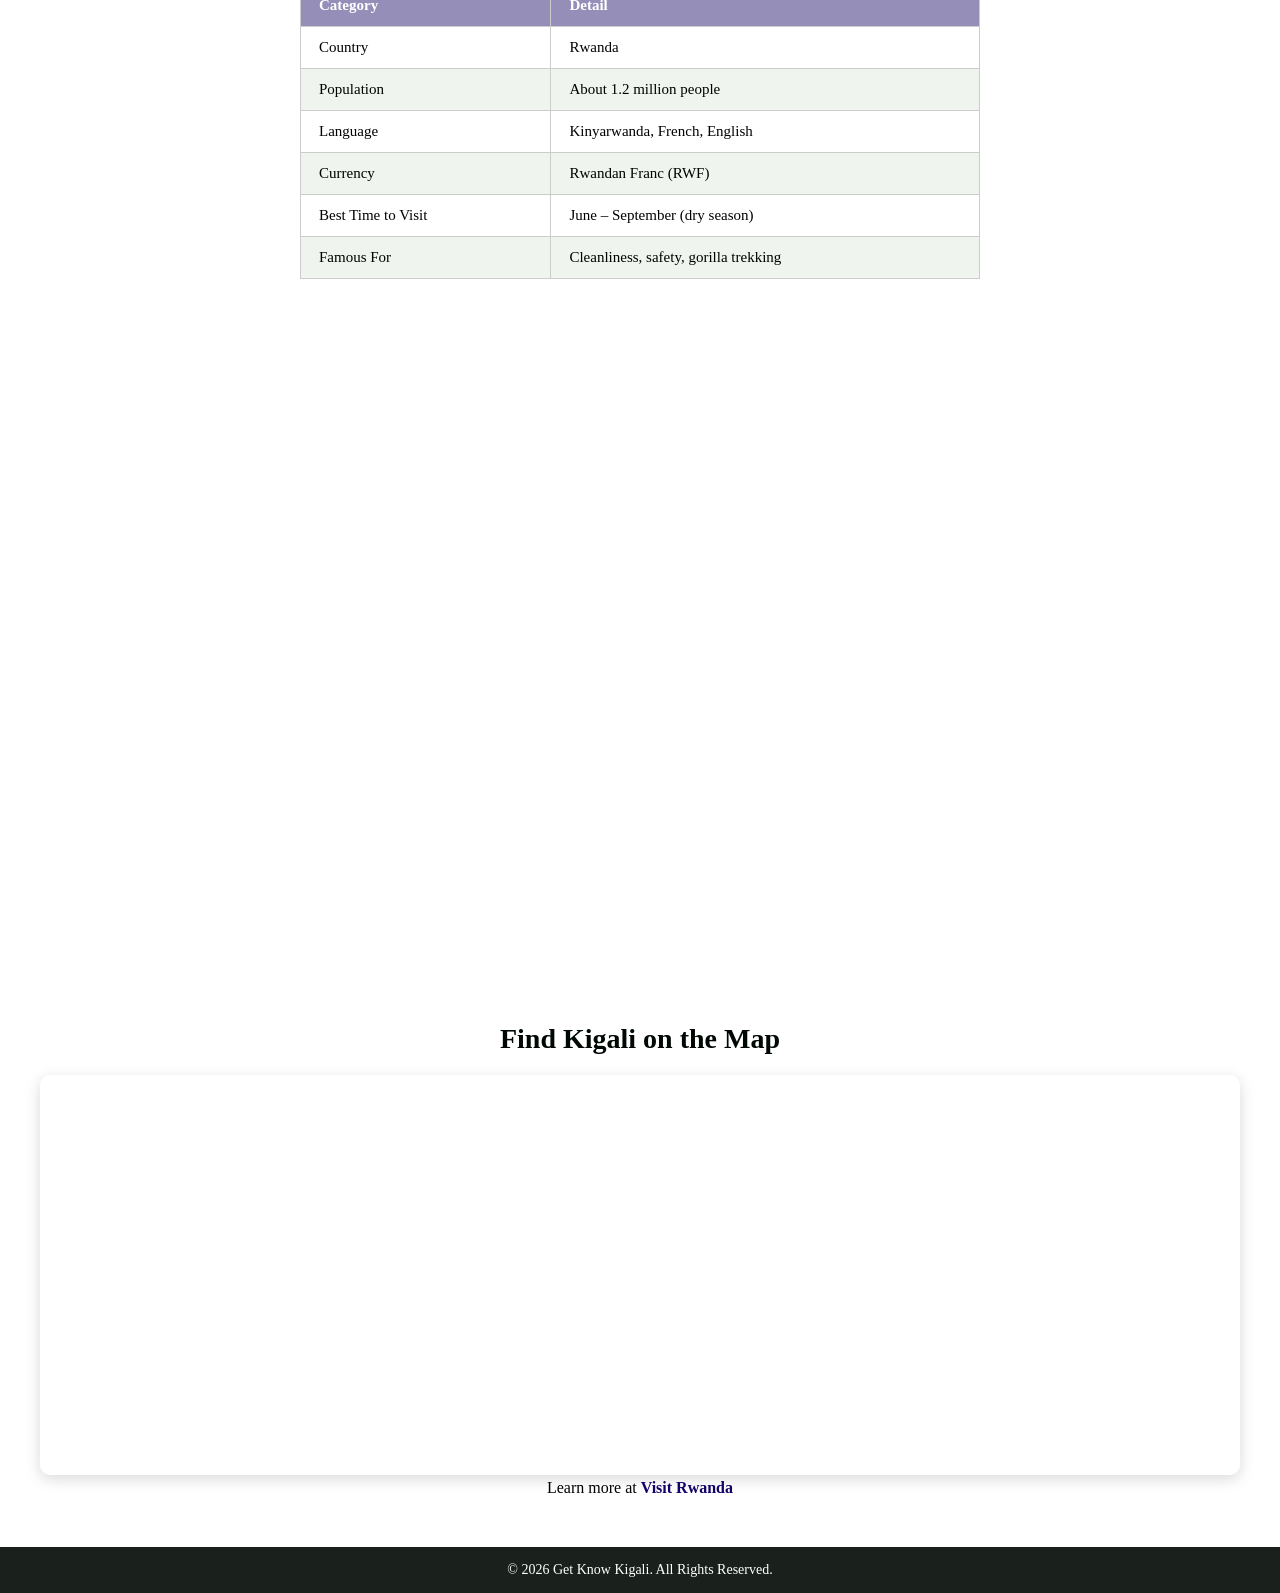
==== commit 9bef59af: "add footer on home page" ====
--- a/index.html
+++ b/index.html
@@ -141,6 +141,7 @@
     
       Learn more at 
       <a href="https://www.visitrwanda.com" target="_blank">Visit Rwanda</a>
+
     </div>
   </section>
     
--- a/index.css
+++ b/index.css
@@ -185,6 +185,21 @@
 .card a {
   margin: 10px 15px 15px;
 }
+.card a{
+  text-decoration: none;
+  color: #000200;
+}
+.btn-small{
+  background-color: #100341d8;
+  padding:8px 20px:
+
+
+
+}
+.btn-small:hover {
+  background-color: #2f13a0;
+}
+
 
 .info-table {
   padding: 50px 60px;
@@ -237,8 +252,13 @@
   box-shadow: 0 4px 15px rgba(0,0,0,0.15);
 }
 
-external-link {
-
+.external-link a {
+
+  text-decoration: none;
+  color: #120368;
+  font-weight: bold;
+  margin-top: 40px;
+}
 
 footer{
 background:#000803e5;
@@ -328,8 +348,6 @@
 width:100%;
 height:350px;
 }
-<!for small pphn screen
-
 }@media screen and (max-width:480px){
 
 .navbar{
